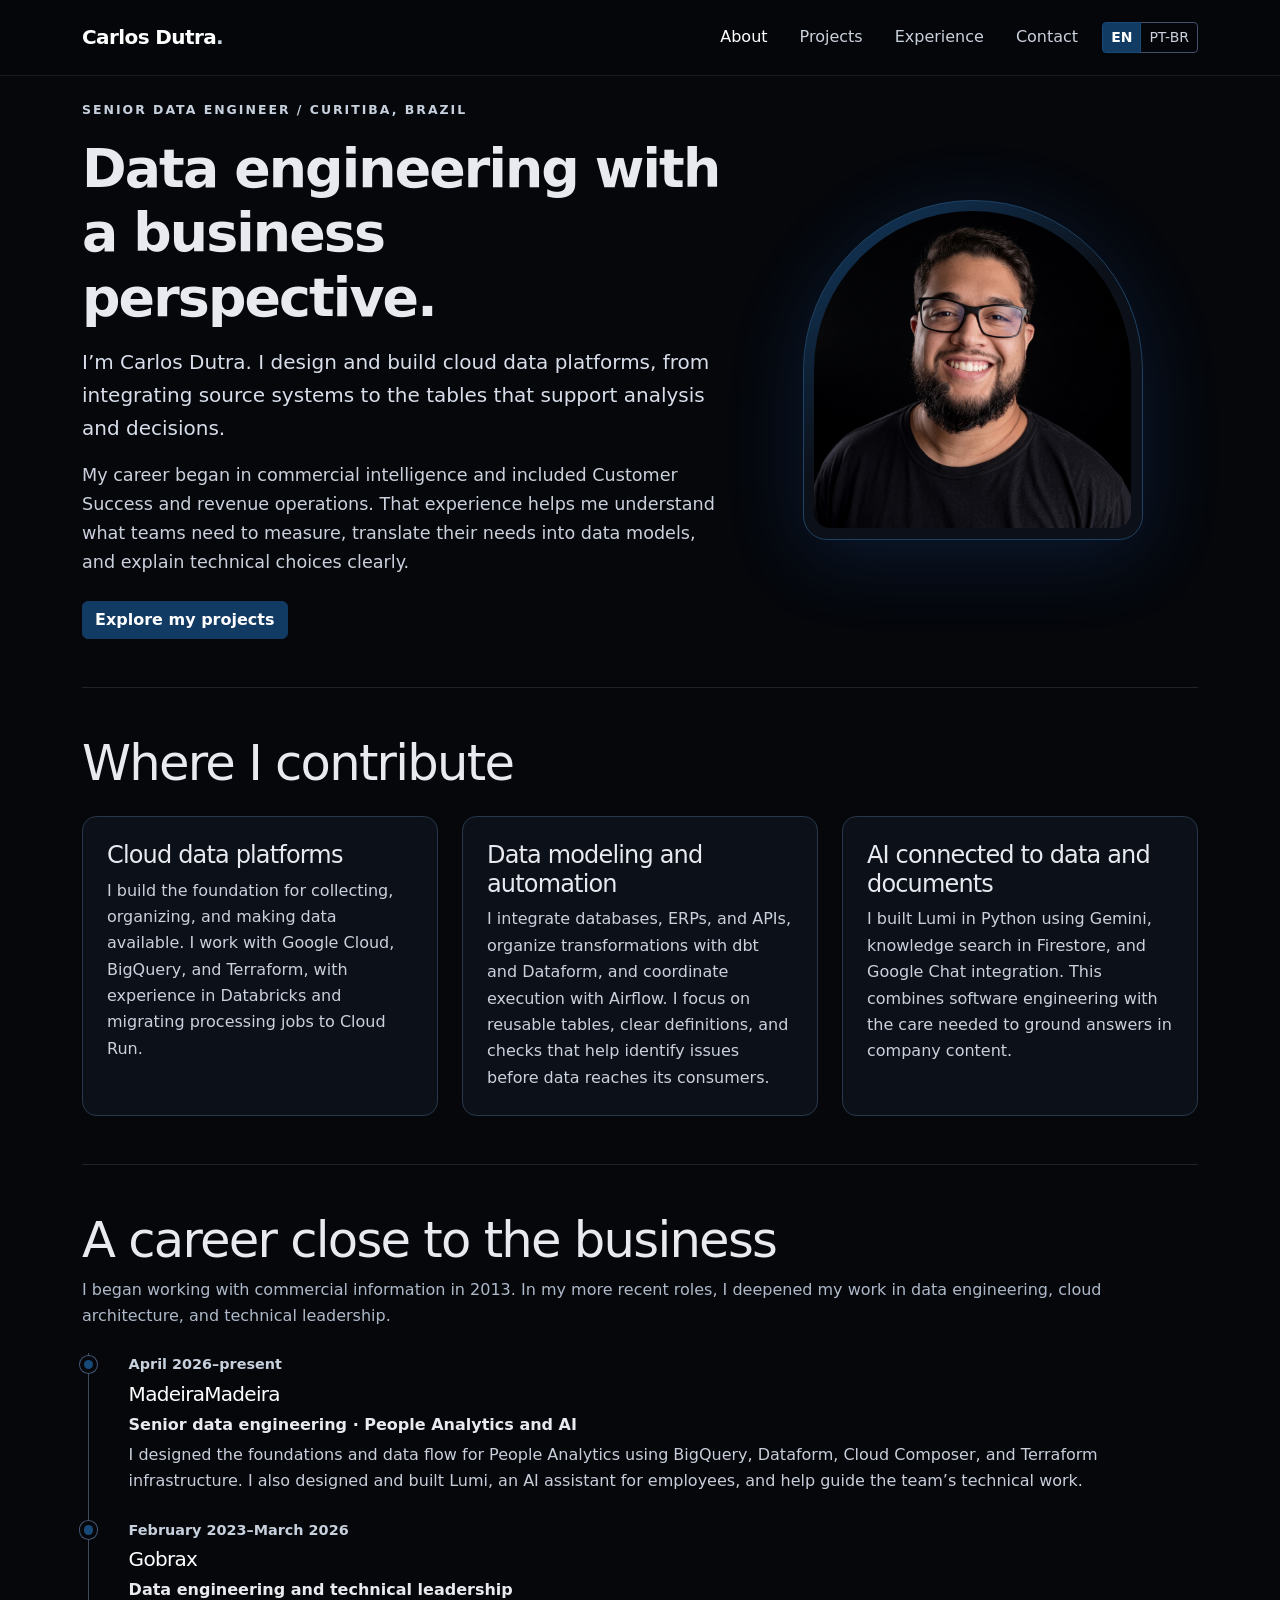
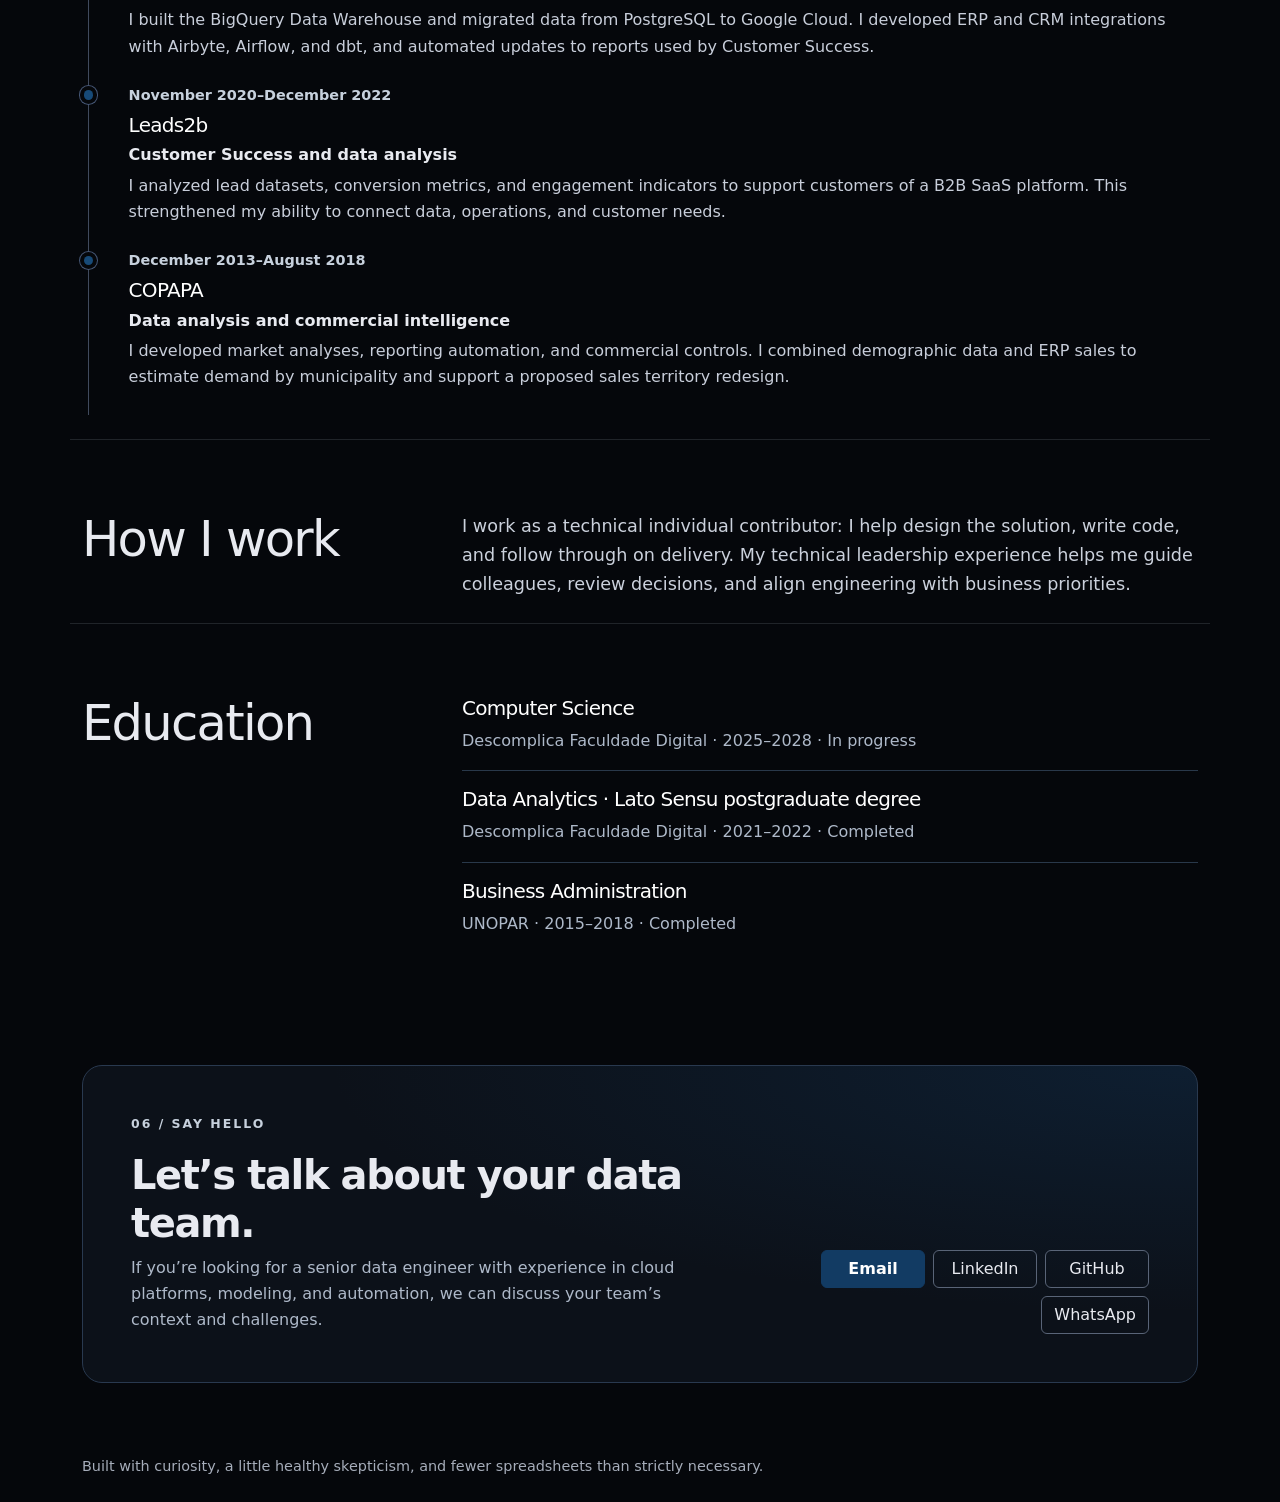
==== about/index.html @ ea1d432e "feat: cria página sobre para recrutadores" ====
<!DOCTYPE html>
<html lang="en">
 <head>
  <meta charset="utf-8"/>
  <meta content="width=device-width, initial-scale=1" name="viewport"/>
  <meta content="dark" name="color-scheme"/>
  <meta content="Explore Carlos Dutra’s data engineering background: cloud platforms, data modeling, automation, and business understanding." name="description"/>
  <meta content="Carlos Dutra" name="author"/>
  <title>
   About · Carlos Dutra · Senior Data Engineer
  </title>
  <link href="../assets/vendor/bootstrap/bootstrap.min.css" rel="stylesheet"/>
  <link href="../assets/css/theme.css?v=4" rel="stylesheet"/>
 </head>
 <body data-page="about" data-root="../">
  <a class="skip-link" data-copy="interface.skipLink" href="#main-content">
   Skip to content
  </a>
  <header class="site-header sticky-top">
   <nav aria-label="Main navigation" class="navbar navbar-expand-lg" data-copy-attribute="interface.mainNavigation:aria-label">
    <div class="container py-2">
     <a class="navbar-brand fw-bold" data-route="home" href="../">Carlos Dutra<span aria-hidden="true" class="brand-mark">.</span></a>
     <button aria-controls="portfolioNav" aria-expanded="false" aria-label="Toggle navigation" class="navbar-toggler" data-bs-target="#portfolioNav" data-bs-toggle="collapse" data-copy-attribute="interface.toggleNavigation:aria-label" type="button">
      <span class="navbar-toggler-icon">
      </span>
     </button>
     <div class="collapse navbar-collapse" id="portfolioNav">
      <ul class="navbar-nav ms-auto align-items-lg-center gap-lg-3">
       <li class="nav-item">
        <a aria-current="page" class="nav-link active" data-copy="nav.about" data-route="about" href="../about/">
         About
        </a>
       </li>
       <li class="nav-item">
        <a class="nav-link" data-copy="nav.work" data-route="projects" href="../projects/">
         Projects
        </a>
       </li>
       <li class="nav-item">
        <a class="nav-link" data-copy="nav.experience" data-route="experience" href="../#experience">
         Experience
        </a>
       </li>
       <li class="nav-item">
        <a class="nav-link" data-copy="nav.contact" data-route="contact" href="../#contact">
         Contact
        </a>
       </li>
       <li class="nav-item language-switcher">
        <span class="visually-hidden" id="language-label">
         Language
        </span>
        <div aria-labelledby="language-label" class="btn-group btn-group-sm" role="group">
         <button aria-pressed="true" class="btn btn-language active" data-locale="en" type="button">
          EN
         </button>
         <button aria-pressed="false" class="btn btn-language" data-locale="pt-BR" type="button">
          PT-BR
         </button>
        </div>
       </li>
      </ul>
     </div>
    </div>
   </nav>
  </header>
  <main class="container" id="main-content">
   <section aria-labelledby="about-heading" class="hero-section pt-4 pb-5">
    <div class="row align-items-center g-4">
     <div class="col-12 col-lg-7">
      <p class="section-kicker mb-3" data-copy="aboutPage.role">
       SENIOR DATA ENGINEER / CURITIBA, BRAZIL
      </p>
      <h1 class="display-3 fw-bold mb-3" data-copy="aboutPage.heading" id="about-heading">
       Data engineering with a business perspective.
      </h1>
      <p class="hero-intro lead mb-3" data-copy="aboutPage.intro">
       I’m Carlos Dutra. I design and build cloud data platforms, from integrating source systems to the tables that support analysis and decisions.
      </p>
      <p class="section-copy mb-4" data-copy="aboutPage.perspective">
       My career began in commercial intelligence and included Customer Success and revenue operations. That experience helps me understand what teams need to measure, translate their needs into data models, and explain technical choices clearly.
      </p>
      <a class="btn btn-primary" data-copy="aboutPage.projectsAction" data-route="projects" href="../projects/">
       Explore my projects
      </a>
     </div>
     <div class="col-12 col-lg-5 text-center">
      <div class="portrait-frame mx-auto">
       <img alt="Carlos Dutra smiling in his official profile portrait" class="profile-portrait" fetchpriority="high" height="1920" src="../assets/images/profile.jpg" width="1920"/>
      </div>
     </div>
    </div>
   </section>
   <section aria-labelledby="about-focus-title" class="content-section py-5">
    <h2 class="mb-4" data-copy="aboutPage.focusTitle" id="about-focus-title">
     Where I contribute
    </h2>
    <div class="row row-cols-1 row-cols-lg-3 g-4">
     <div class="col">
      <article class="project-fact h-100 p-4">
       <h3 class="h4" data-copy="aboutPage.focus.0.title">
        Cloud data platforms
       </h3>
       <p class="mb-0" data-copy="aboutPage.focus.0.body">
        I build the foundation for collecting, organizing, and making data available. I work with Google Cloud, BigQuery, and Terraform, with experience in Databricks and migrating processing jobs to Cloud Run.
       </p>
      </article>
     </div>
     <div class="col">
      <article class="project-fact h-100 p-4">
       <h3 class="h4" data-copy="aboutPage.focus.1.title">
        Data modeling and automation
       </h3>
       <p class="mb-0" data-copy="aboutPage.focus.1.body">
        I integrate databases, ERPs, and APIs, organize transformations with dbt and Dataform, and coordinate execution with Airflow. I focus on reusable tables, clear definitions, and checks that help identify issues before data reaches its consumers.
       </p>
      </article>
     </div>
     <div class="col">
      <article class="project-fact h-100 p-4">
       <h3 class="h4" data-copy="aboutPage.focus.2.title">
        AI connected to data and documents
       </h3>
       <p class="mb-0" data-copy="aboutPage.focus.2.body">
        I built Lumi in Python using Gemini, knowledge search in Firestore, and Google Chat integration. This combines software engineering with the care needed to ground answers in company content.
       </p>
      </article>
     </div>
    </div>
   </section>
   <section aria-labelledby="about-career-title" class="content-section py-5" id="experience">
    <h2 data-copy="aboutPage.careerTitle" id="about-career-title">
     A career close to the business
    </h2>
    <p class="section-intro" data-copy="aboutPage.careerIntro">
     I began working with commercial information in 2013. In my more recent roles, I deepened my work in data engineering, cloud architecture, and technical leadership.
    </p>
    <div class="timeline mt-4" id="about-experience-list">
     <article class="timeline-item">
      <p class="timeline-dates">
       April 2026–present
      </p>
      <h3 class="h5">
       MadeiraMadeira
      </h3>
      <p class="mb-1 fw-semibold">
       Senior data engineering · People Analytics and AI
      </p>
      <p class="mb-0">
       I designed the foundations and data flow for People Analytics using BigQuery, Dataform, Cloud Composer, and Terraform infrastructure. I also designed and built Lumi, an AI assistant for employees, and help guide the team’s technical work.
      </p>
     </article>
     <article class="timeline-item">
      <p class="timeline-dates">
       February 2023–March 2026
      </p>
      <h3 class="h5">
       Gobrax
      </h3>
      <p class="mb-1 fw-semibold">
       Data engineering and technical leadership
      </p>
      <p class="mb-0">
       I built the BigQuery Data Warehouse and migrated data from PostgreSQL to Google Cloud. I developed ERP and CRM integrations with Airbyte, Airflow, and dbt, and automated updates to reports used by Customer Success.
      </p>
     </article>
     <article class="timeline-item">
      <p class="timeline-dates">
       November 2020–December 2022
      </p>
      <h3 class="h5">
       Leads2b
      </h3>
      <p class="mb-1 fw-semibold">
       Customer Success and data analysis
      </p>
      <p class="mb-0">
       I analyzed lead datasets, conversion metrics, and engagement indicators to support customers of a B2B SaaS platform. This strengthened my ability to connect data, operations, and customer needs.
      </p>
     </article>
     <article class="timeline-item">
      <p class="timeline-dates">
       December 2013–August 2018
      </p>
      <h3 class="h5">
       COPAPA
      </h3>
      <p class="mb-1 fw-semibold">
       Data analysis and commercial intelligence
      </p>
      <p class="mb-0">
       I developed market analyses, reporting automation, and commercial controls. I combined demographic data and ERP sales to estimate demand by municipality and support a proposed sales territory redesign.
      </p>
     </article>
    </div>
   </section>
   <section aria-labelledby="about-working-title" class="content-section row g-4 py-5">
    <div class="col-12 col-lg-4">
     <h2 data-copy="aboutPage.workingTitle" id="about-working-title">
      How I work
     </h2>
    </div>
    <div class="col-12 col-lg-8 section-copy">
     <p class="mb-0" data-copy="aboutPage.workingBody">
      I work as a technical individual contributor: I help design the solution, write code, and follow through on delivery. My technical leadership experience helps me guide colleagues, review decisions, and align engineering with business priorities.
     </p>
    </div>
   </section>
   <section aria-labelledby="about-education-title" class="content-section row g-4 py-5">
    <div class="col-12 col-lg-4">
     <h2 data-copy="aboutPage.educationTitle" id="about-education-title">
      Education
     </h2>
    </div>
    <div class="col-12 col-lg-8 education-list" id="about-education-list">
     <article>
      <h3 class="h5">
       Computer Science
      </h3>
      <p>
       Descomplica Faculdade Digital · 2025–2028 · In progress
      </p>
     </article>
     <article>
      <h3 class="h5">
       Data Analytics · Lato Sensu postgraduate degree
      </h3>
      <p>
       Descomplica Faculdade Digital · 2021–2022 · Completed
      </p>
     </article>
     <article>
      <h3 class="h5">
       Business Administration
      </h3>
      <p>
       UNOPAR · 2015–2018 · Completed
      </p>
     </article>
    </div>
   </section>
   <section aria-labelledby="contact-title" class="contact-section my-5 p-4 p-md-5" id="contact">
    <div class="row g-4 align-items-end">
     <div class="col-12 col-lg-7">
      <p class="section-kicker" data-copy="interface.contactKicker">
       06 / SAY HELLO
      </p>
      <h2 class="display-6 fw-bold" data-copy="aboutPage.contactTitle" id="contact-title">
       Let’s talk about your data team.
      </h2>
      <p class="section-intro mb-0" data-copy="aboutPage.contactIntro">
       If you’re looking for a senior data engineer with experience in cloud platforms, modeling, and automation, we can discuss your team’s context and challenges.
      </p>
     </div>
     <div class="col-12 col-lg-5">
      <div class="d-flex flex-wrap gap-2 justify-content-lg-end contact-links">
       <a class="btn btn-primary" data-copy="contact.email" href="mailto:henrique.r.dutra@gmail.com">
        Email
       </a>
       <a class="btn btn-outline-light" data-copy="contact.linkedin" href="https://www.linkedin.com/in/carlos-henrique-dutra/" rel="noopener noreferrer" target="_blank">
        LinkedIn
       </a>
       <a class="btn btn-outline-light" data-copy="contact.github" href="https://github.com/carloshenriquedutra" rel="noopener noreferrer" target="_blank">
        GitHub
       </a>
       <a class="btn btn-outline-light" data-copy="contact.whatsapp" href="https://wa.me/5541992545537" rel="noopener noreferrer" target="_blank">
        WhatsApp
       </a>
      </div>
     </div>
    </div>
   </section>
  </main>
  <footer class="container site-footer py-4">
   <p class="mb-0" data-copy="contact.footer">
    Built with curiosity, a little healthy skepticism, and fewer spreadsheets than strictly necessary.
   </p>
  </footer>
  <script defer="" src="../assets/vendor/bootstrap/bootstrap.bundle.min.js">
  </script>
  <script src="../src/main.js" type="module">
  </script>
 </body>
</html>
---- assets/css/theme.css ----
:root {
    color-scheme: dark;
    --bs-body-bg: #05070b;
    --bs-body-color: #e8eaf0;
    --bs-emphasis-color: #fff;
    --bs-secondary-color: #b6becb;
    --bs-primary: #123b63;
    --bs-primary-rgb: 18, 59, 99;
    --bs-link-color: #e3e9f0;
    --bs-link-hover-color: #fff;
    --bs-border-color: #293747;
    --portfolio-surface: #0c1119;
    --portfolio-surface-raised: #111a25;
    --portfolio-navy: #174a78;
    --portfolio-navy-soft: #c7d1dd;
    --portfolio-muted: #aeb9c9;
}

html { scroll-behavior: smooth; scroll-padding-top: 6rem; }
body { background: var(--bs-body-bg); color: var(--bs-body-color); font-family: system-ui, -apple-system, "Segoe UI", sans-serif; line-height: 1.65; }
a { text-underline-offset: .2em; }
a:focus-visible, button:focus-visible { outline: 3px solid var(--portfolio-navy-soft); outline-offset: 3px; box-shadow: none; }
h1, h2, h3 { letter-spacing: -.035em; line-height: 1.12; }
h2 { font-size: clamp(2rem, 4vw, 3.1rem); }
.skip-link { position: absolute; z-index: 1100; top: .75rem; left: .75rem; padding: .6rem 1rem; transform: translateY(-160%); background: #fff; color: #05070b; border-radius: .35rem; }
.skip-link:focus { transform: translateY(0); }
.site-header { background: rgb(5 7 11 / 92%); border-bottom: 1px solid rgb(174 185 201 / 12%); backdrop-filter: blur(14px); }
.navbar-brand { color: #fff; letter-spacing: -.03em; }
.brand-mark { color: var(--portfolio-navy-soft); }
.navbar-toggler { border-color: var(--bs-border-color); }
.navbar-toggler-icon { filter: invert(1); }
.nav-link { color: #cbd1dc; }
.nav-link:hover, .nav-link:focus, .navbar-nav .nav-link.active { color: #fff; }
.btn-primary { --bs-btn-color: #fff; --bs-btn-bg: #123b63; --bs-btn-border-color: #123b63; --bs-btn-hover-color: #fff; --bs-btn-hover-bg: #174a78; --bs-btn-hover-border-color: #174a78; --bs-btn-active-color: #fff; --bs-btn-active-bg: #0b2d4d; --bs-btn-active-border-color: #0b2d4d; --bs-btn-focus-shadow-rgb: 59, 130, 246; font-weight: 650; }
.btn-outline-light { --bs-btn-color: #e8eaf0; --bs-btn-border-color: #596477; --bs-btn-hover-color: #05070b; --bs-btn-hover-bg: #e8eaf0; --bs-btn-hover-border-color: #e8eaf0; }
.btn-language { color: #cbd1dc; border-color: #43516a; }
.btn-language.active, .btn-language[aria-pressed="true"] { color: #fff; background: #123b63; border-color: #174a78; font-weight: 700; }
.hero-section h1 { max-width: 19ch; font-size: clamp(3rem, 4.2vw, 4rem); }
.section-kicker { color: var(--portfolio-navy-soft); font-size: .78rem; font-weight: 750; letter-spacing: .16em; text-transform: uppercase; }
.hero-intro { max-width: 42rem; color: #d8deea; }
.hero-note, .section-intro { color: var(--portfolio-muted); }
.portrait-title { color: var(--bs-body-color); font-size: 1.125rem; font-weight: 650; }
.portrait-frame { width: min(100%, 340px); aspect-ratio: 1; padding: .65rem; background: linear-gradient(145deg, #123b63, #0c1119 48%); border: 1px solid #1f4264; border-radius: 50% 50% 1.5rem 1.5rem; box-shadow: 0 1rem 5rem rgb(59 130 246 / 16%); }
.profile-portrait { display: block; width: 100%; height: 100%; object-fit: cover; object-position: center 38%; border-radius: 50% 50% 1rem 1rem; }
.content-section { border-top: 1px solid rgb(174 185 201 / 16%); scroll-margin-top: 5rem; }
.section-copy { color: #cbd1dc; font-size: 1.1rem; }
.case-card { --bs-card-bg: var(--portfolio-surface); --bs-card-border-color: #293747; --bs-card-color: #e8eaf0; border-radius: 1rem; transition: border-color .18s ease, transform .18s ease; }
.case-card:hover { border-color: #174a78; transform: translateY(-2px); }
.case-card .card-title { color: #fff; }
.case-card .card-text { color: #c8ceda; }
.case-card .badge { --bs-badge-color: #d6e9fa; background-color: #123b63 !important; font-weight: 650; }
.project-overline { color: var(--portfolio-navy-soft); font-size: .82rem; font-weight: 700; letter-spacing: .04em; }
.project-card-link { color: #dce5ee; font-weight: 700; }
.project-card-link:hover { color: #fff; }
.project-technologies { color: #aeb9c9; font-size: .95rem; }
.skill-summary { color: #d8deea; font-size: 1.15rem; line-height: 1.8; }
.page-intro { max-width: 60rem; }
.project-lead { max-width: 56rem; color: #cbd5e2; }
.project-detail-header { padding-top: 1.5rem; }
.project-detail-header h1 { max-width: 20ch; }
.project-fact { background: var(--portfolio-surface); border: 1px solid #29384a; border-radius: .9rem; }
.project-fact h2 { color: #fff; }
.project-fact p { color: #cbd1dc; }
.breadcrumb { --bs-breadcrumb-divider-color: #8ca0b6; }
.breadcrumb-item, .breadcrumb-item.active { color: #b9c5d4; }
.breadcrumb-item a { color: #dce5ee; }
.case-detail { color: #cbd1dc; }
.case-detail strong { color: #fff; }
.decision-panel, .contact-section { background: radial-gradient(ellipse at top right, rgb(18 59 99 / 32%), transparent 55%), var(--portfolio-surface); border: 1px solid #29394f; border-radius: 1.25rem; }
.decision-story { border-left: 2px solid var(--portfolio-navy); padding-left: 1rem; color: #cbd1dc; }
.decision-story h4 { color: #fff; font-size: 1.1rem; }
.skill-group { padding: 1.25rem; background: var(--portfolio-surface); border: 1px solid #29384a; border-radius: .85rem; }
.skill-group h3 { color: #fff; }
.skill-group p { color: #c8ceda; }
.timeline { margin-left: .35rem; padding-left: 1.5rem; border-left: 1px solid #404a5d; }
.timeline-item { position: relative; padding: 0 0 1.5rem 1rem; }
.timeline-item::before { content: ""; position: absolute; top: .4rem; left: calc(-1.5rem - 5px); width: .6rem; height: .6rem; border-radius: 50%; background: var(--portfolio-navy); box-shadow: 0 0 0 4px var(--bs-body-bg), 0 0 0 5px #465776; }
.timeline-dates { margin-bottom: .3rem; color: var(--portfolio-navy-soft); font-size: .9rem; font-weight: 650; }
.timeline-item h3 { margin-bottom: .35rem; color: #fff; }
.timeline-item p:last-child { color: #c8ceda; }
.education-list article { padding: 0 0 1rem; margin: 0 0 1rem; border-bottom: 1px solid #29384a; }
.education-list article:last-child { border-bottom: 0; }
.education-list h3 { color: #fff; }
.education-list p { margin-bottom: 0; color: var(--portfolio-muted); }
.contact-section { scroll-margin-top: 6rem; }
.contact-links a { min-width: 6.5rem; }
.site-footer { color: #a6adba; font-size: .9rem; }

@media (max-width: 991.98px) {
    .portrait-frame { width: min(65vw, 260px); }
}

@media (prefers-reduced-motion: reduce) {
    *, *::before, *::after { scroll-behavior: auto !important; transition-duration: .01ms !important; animation-duration: .01ms !important; }
}
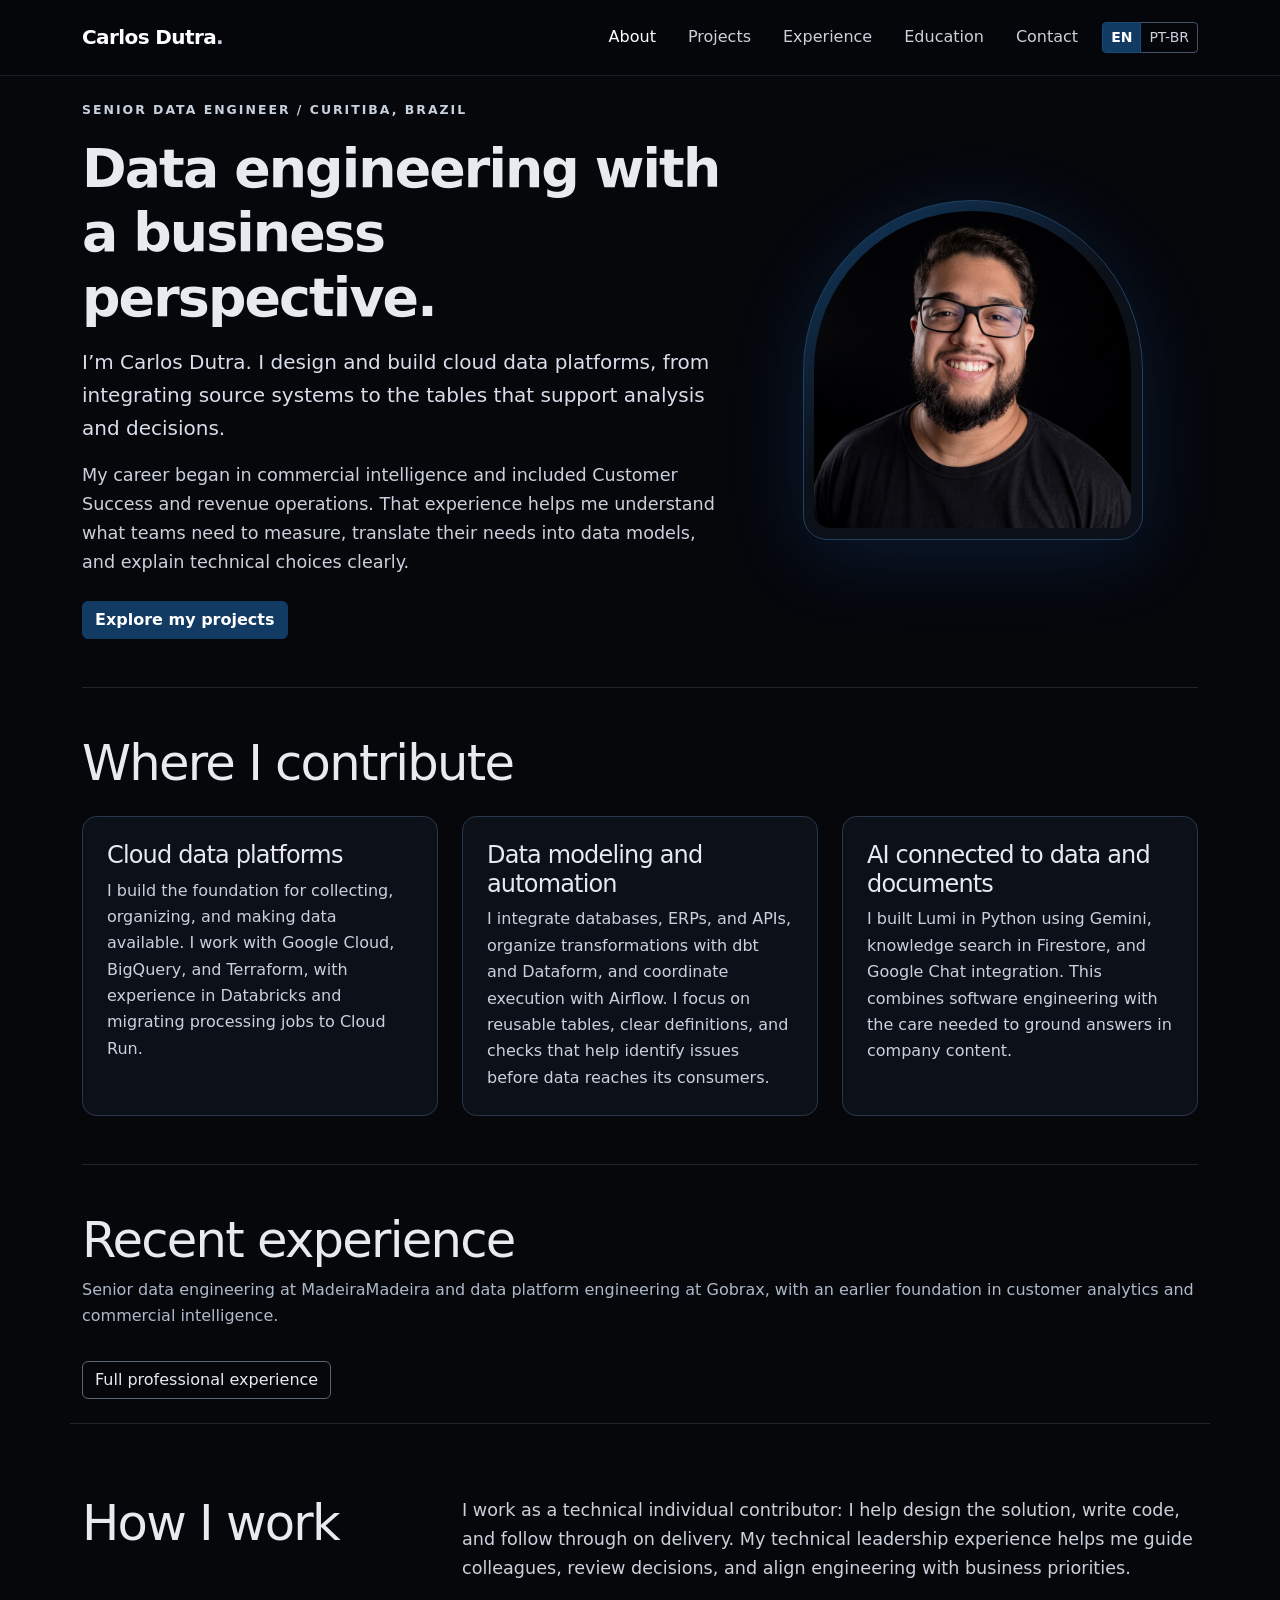
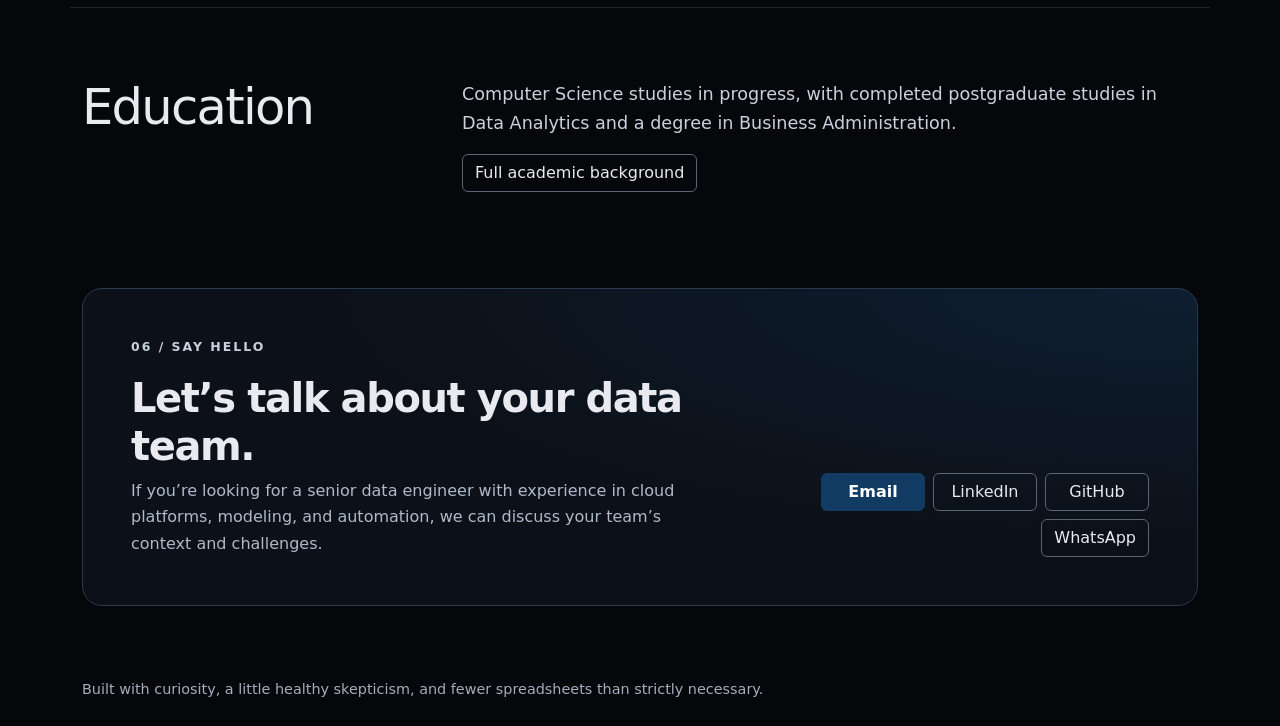
==== commit b52d88c4: "feat: cria páginas de experiência e formação" ====
--- a/about/index.html
+++ b/about/index.html
@@ -37,10 +37,11 @@
         </a>
        </li>
        <li class="nav-item">
-        <a class="nav-link" data-copy="nav.experience" data-route="experience" href="../#experience">
+        <a class="nav-link" data-copy="nav.experience" data-route="experience" href="../experience/">
          Experience
         </a>
        </li>
+       <li class="nav-item"><a class="nav-link" data-copy="nav.education" data-route="education" href="../education/">Education</a></li>
        <li class="nav-item">
         <a class="nav-link" data-copy="nav.contact" data-route="contact" href="../#contact">
          Contact
@@ -129,70 +130,9 @@
     </div>
    </section>
    <section aria-labelledby="about-career-title" class="content-section py-5" id="experience">
-    <h2 data-copy="aboutPage.careerTitle" id="about-career-title">
-     A career close to the business
-    </h2>
-    <p class="section-intro" data-copy="aboutPage.careerIntro">
-     I began working with commercial information in 2013. In my more recent roles, I deepened my work in data engineering, cloud architecture, and technical leadership.
-    </p>
-    <div class="timeline mt-4" id="about-experience-list">
-     <article class="timeline-item">
-      <p class="timeline-dates">
-       April 2026–present
-      </p>
-      <h3 class="h5">
-       MadeiraMadeira
-      </h3>
-      <p class="mb-1 fw-semibold">
-       Senior data engineering · People Analytics and AI
-      </p>
-      <p class="mb-0">
-       I designed the foundations and data flow for People Analytics using BigQuery, Dataform, Cloud Composer, and Terraform infrastructure. I also designed and built Lumi, an AI assistant for employees, and help guide the team’s technical work.
-      </p>
-     </article>
-     <article class="timeline-item">
-      <p class="timeline-dates">
-       February 2023–March 2026
-      </p>
-      <h3 class="h5">
-       Gobrax
-      </h3>
-      <p class="mb-1 fw-semibold">
-       Data engineering and technical leadership
-      </p>
-      <p class="mb-0">
-       I built the BigQuery Data Warehouse and migrated data from PostgreSQL to Google Cloud. I developed ERP and CRM integrations with Airbyte, Airflow, and dbt, and automated updates to reports used by Customer Success.
-      </p>
-     </article>
-     <article class="timeline-item">
-      <p class="timeline-dates">
-       November 2020–December 2022
-      </p>
-      <h3 class="h5">
-       Leads2b
-      </h3>
-      <p class="mb-1 fw-semibold">
-       Customer Success and data analysis
-      </p>
-      <p class="mb-0">
-       I analyzed lead datasets, conversion metrics, and engagement indicators to support customers of a B2B SaaS platform. This strengthened my ability to connect data, operations, and customer needs.
-      </p>
-     </article>
-     <article class="timeline-item">
-      <p class="timeline-dates">
-       December 2013–August 2018
-      </p>
-      <h3 class="h5">
-       COPAPA
-      </h3>
-      <p class="mb-1 fw-semibold">
-       Data analysis and commercial intelligence
-      </p>
-      <p class="mb-0">
-       I developed market analyses, reporting automation, and commercial controls. I combined demographic data and ERP sales to estimate demand by municipality and support a proposed sales territory redesign.
-      </p>
-     </article>
-    </div>
+    <h2 data-copy="aboutPage.experienceSummaryTitle" id="about-career-title">Recent experience</h2>
+    <p class="section-intro" data-copy="aboutPage.experienceSummary">Senior data engineering at MadeiraMadeira and data platform engineering at Gobrax, with an earlier foundation in customer analytics and commercial intelligence.</p>
+    <a class="btn btn-outline-light mt-3" data-copy="aboutPage.experienceAction" data-route="experience" href="../experience/">Full professional experience</a>
    </section>
    <section aria-labelledby="about-working-title" class="content-section row g-4 py-5">
     <div class="col-12 col-lg-4">
@@ -206,38 +146,9 @@
      </p>
     </div>
    </section>
-   <section aria-labelledby="about-education-title" class="content-section row g-4 py-5">
-    <div class="col-12 col-lg-4">
-     <h2 data-copy="aboutPage.educationTitle" id="about-education-title">
-      Education
-     </h2>
-    </div>
-    <div class="col-12 col-lg-8 education-list" id="about-education-list">
-     <article>
-      <h3 class="h5">
-       Computer Science
-      </h3>
-      <p>
-       Descomplica Faculdade Digital · 2025–2028 · In progress
-      </p>
-     </article>
-     <article>
-      <h3 class="h5">
-       Data Analytics · Lato Sensu postgraduate degree
-      </h3>
-      <p>
-       Descomplica Faculdade Digital · 2021–2022 · Completed
-      </p>
-     </article>
-     <article>
-      <h3 class="h5">
-       Business Administration
-      </h3>
-      <p>
-       UNOPAR · 2015–2018 · Completed
-      </p>
-     </article>
-    </div>
+   <section aria-labelledby="about-education-title" class="content-section row g-4 py-5" id="education">
+    <div class="col-12 col-lg-4"><h2 data-copy="aboutPage.educationTitle" id="about-education-title">Education</h2></div>
+    <div class="col-12 col-lg-8 section-copy"><p class="mb-3" data-copy="aboutPage.educationSummary">Computer Science studies in progress, with completed postgraduate studies in Data Analytics and a degree in Business Administration.</p><a class="btn btn-outline-light" data-copy="aboutPage.educationAction" data-route="education" href="../education/">Full academic background</a></div>
    </section>
    <section aria-labelledby="contact-title" class="contact-section my-5 p-4 p-md-5" id="contact">
     <div class="row g-4 align-items-end">
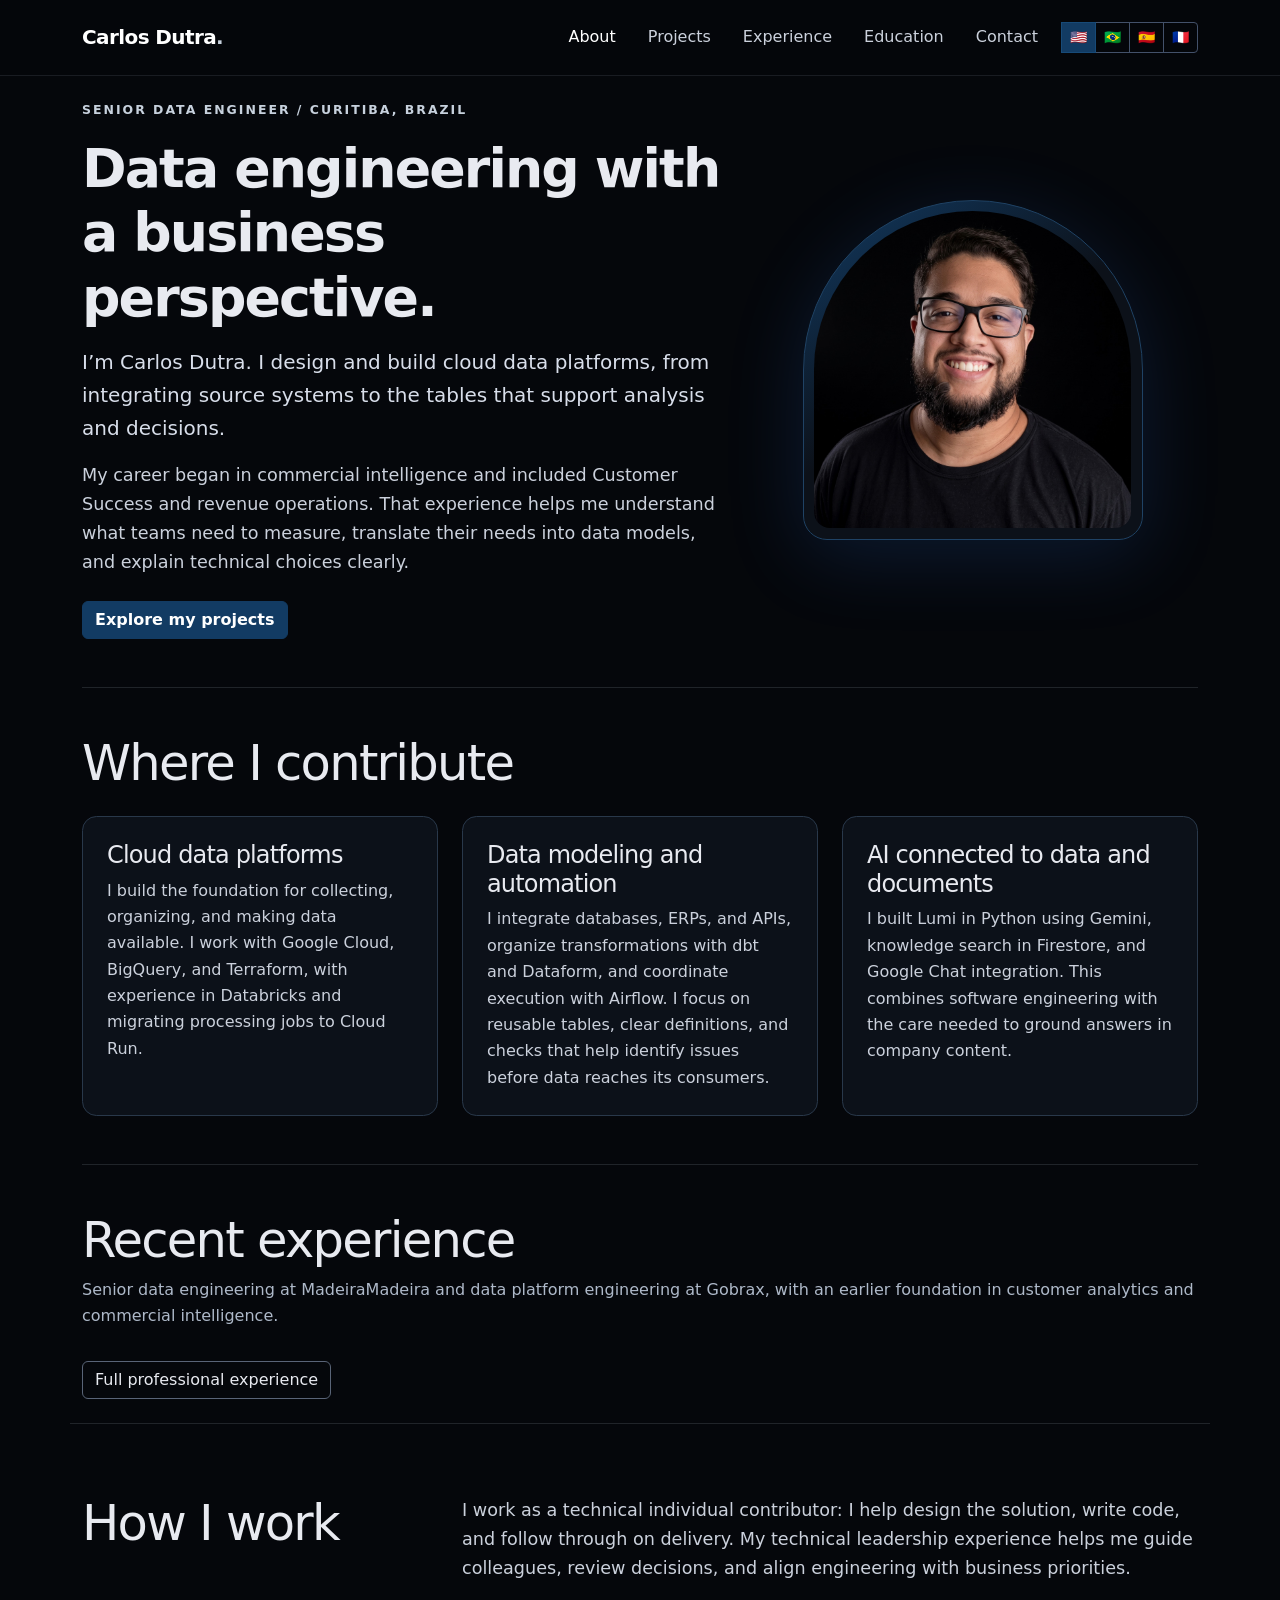
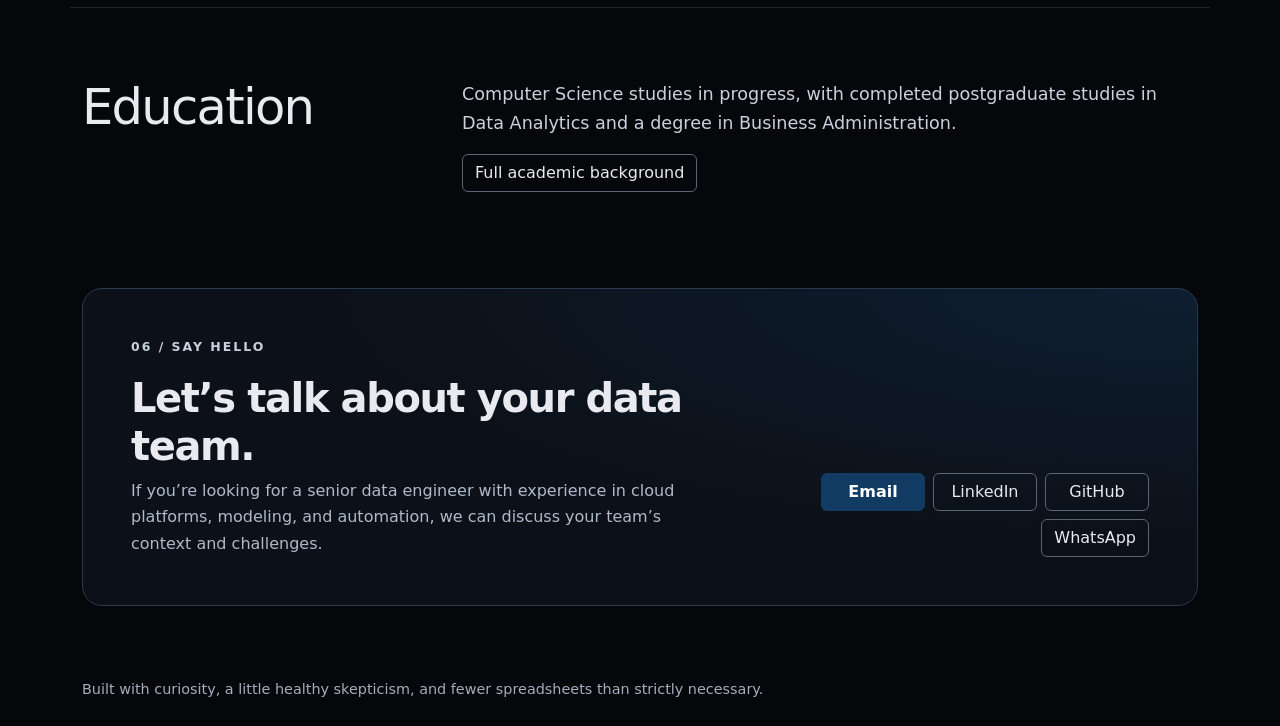
==== commit 5ff901c4: "Traduz o portfólio para espanhol e francês" ====
--- a/about/index.html
+++ b/about/index.html
@@ -20,11 +20,18 @@
    <nav aria-label="Main navigation" class="navbar navbar-expand-lg" data-copy-attribute="interface.mainNavigation:aria-label">
     <div class="container py-2">
      <a class="navbar-brand fw-bold" data-route="home" href="../">Carlos Dutra<span aria-hidden="true" class="brand-mark">.</span></a>
+     <div class="language-switcher btn-group btn-group-sm ms-auto me-2 ms-lg-3 me-lg-0 order-lg-3" role="group" aria-labelledby="language-label">
+      <span class="visually-hidden" id="language-label">Language</span>
+      <button aria-label="English" aria-pressed="true" class="btn btn-language active" data-locale="en" type="button">🇺🇸</button>
+      <button aria-label="Português" aria-pressed="false" class="btn btn-language" data-locale="pt-BR" type="button">🇧🇷</button>
+      <button aria-label="Español" aria-pressed="false" class="btn btn-language" data-locale="es" type="button">🇪🇸</button>
+      <button aria-label="Français" aria-pressed="false" class="btn btn-language" data-locale="fr" type="button">🇫🇷</button>
+     </div>
      <button aria-controls="portfolioNav" aria-expanded="false" aria-label="Toggle navigation" class="navbar-toggler" data-bs-target="#portfolioNav" data-bs-toggle="collapse" data-copy-attribute="interface.toggleNavigation:aria-label" type="button">
       <span class="navbar-toggler-icon">
       </span>
      </button>
-     <div class="collapse navbar-collapse" id="portfolioNav">
+     <div class="collapse navbar-collapse order-lg-2" id="portfolioNav">
       <ul class="navbar-nav ms-auto align-items-lg-center gap-lg-3">
        <li class="nav-item">
         <a aria-current="page" class="nav-link active" data-copy="nav.about" data-route="about" href="../about/">
@@ -46,19 +53,6 @@
         <a class="nav-link" data-copy="nav.contact" data-route="contact" href="../#contact">
          Contact
         </a>
-       </li>
-       <li class="nav-item language-switcher">
-        <span class="visually-hidden" id="language-label">
-         Language
-        </span>
-        <div aria-labelledby="language-label" class="btn-group btn-group-sm" role="group">
-         <button aria-pressed="true" class="btn btn-language active" data-locale="en" type="button">
-          EN
-         </button>
-         <button aria-pressed="false" class="btn btn-language" data-locale="pt-BR" type="button">
-          PT-BR
-         </button>
-        </div>
        </li>
       </ul>
      </div>
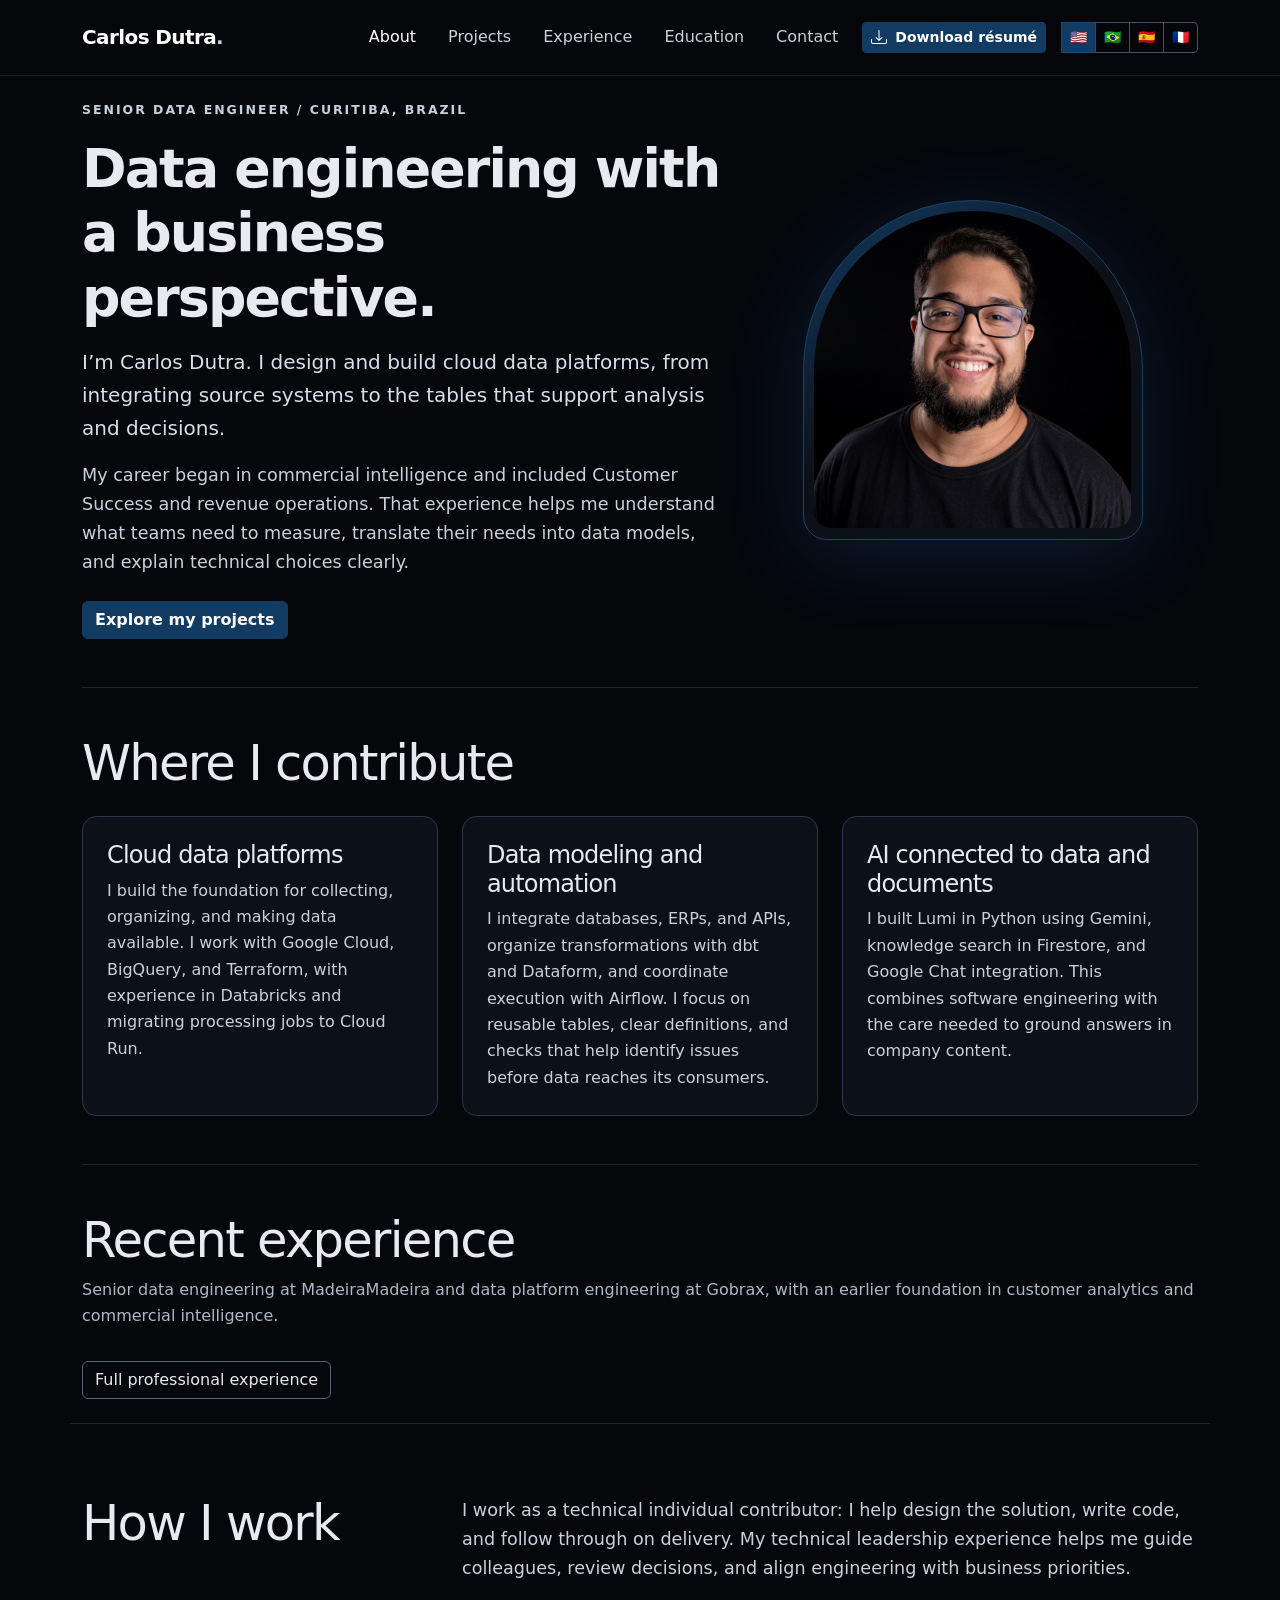
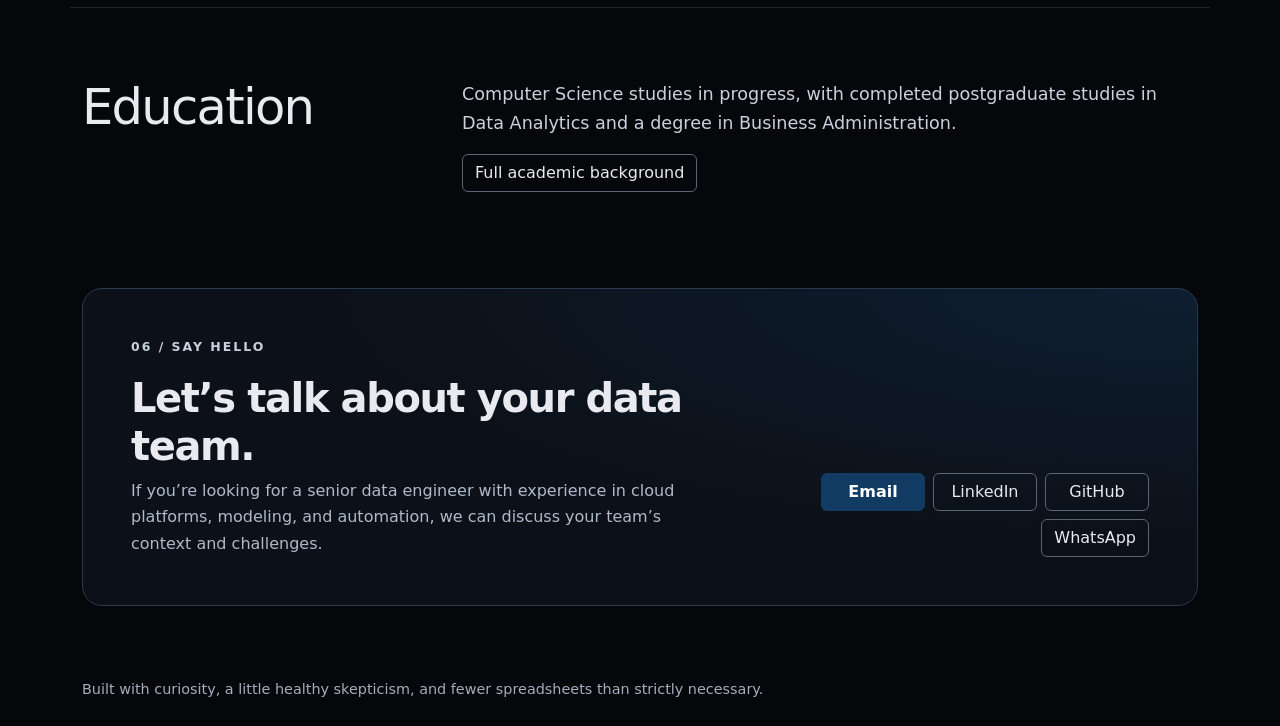
==== commit d0d5e632: "Adiciona download de currículo no idioma do portfólio" ====
--- a/about/index.html
+++ b/about/index.html
@@ -52,6 +52,15 @@
        <li class="nav-item">
         <a class="nav-link" data-copy="nav.contact" data-route="contact" href="../#contact">
          Contact
+        </a>
+       </li>
+       <li class="nav-item my-2 my-lg-0">
+        <a class="btn btn-primary btn-sm d-inline-flex align-items-center gap-2 text-nowrap" data-resume-download download href="../assets/resumes/carlos-dutra-en.pdf">
+         <svg xmlns="http://www.w3.org/2000/svg" width="16" height="16" fill="currentColor" aria-hidden="true" focusable="false" viewBox="0 0 16 16">
+           <path d="M.5 9.9a.5.5 0 0 1 .5.5v2.5a1 1 0 0 0 1 1h12a1 1 0 0 0 1-1v-2.5a.5.5 0 0 1 1 0v2.5a2 2 0 0 1-2 2H2a2 2 0 0 1-2-2v-2.5a.5.5 0 0 1 .5-.5"/>
+           <path d="M7.646 11.854a.5.5 0 0 0 .708 0l3-3a.5.5 0 0 0-.708-.708L8.5 10.293V1.5a.5.5 0 0 0-1 0v8.793L5.354 8.146a.5.5 0 1 0-.708.708z"/>
+         </svg>
+         <span data-copy="nav.downloadResume">Download résumé</span>
         </a>
        </li>
       </ul>
